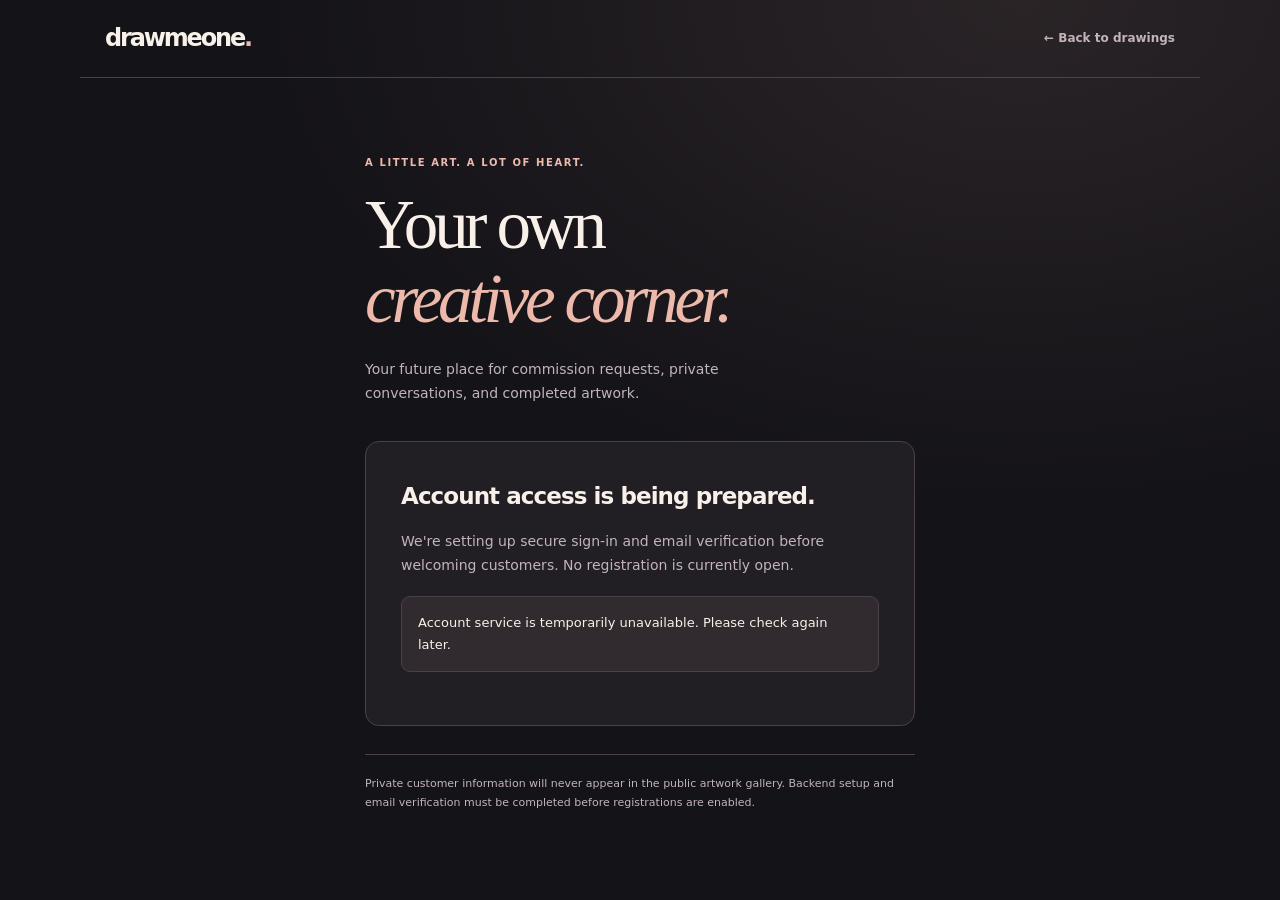
==== account.html @ ec11ad78 "Privacy workflow regression tests and open-case dashboard counter" ====
<!doctype html>
<html lang="en">
<head>
<meta charset="utf-8">
<meta name="viewport" content="width=device-width,initial-scale=1">
<meta name="robots" content="noindex,nofollow">
<meta name="referrer" content="no-referrer">
<meta name="theme-color" content="#141318">
<title>Your account · Draw Me One</title>
<link rel="icon" href="./favicon.svg" type="image/svg+xml">
<style>
:root{color-scheme:dark;--bg:#141318;--surface:#211e24;--line:#4a414c;--ink:#f9f1e9;--muted:#c3b4bb;--accent:#edb9ab}
*{box-sizing:border-box}
body{margin:0;min-height:100vh;background:radial-gradient(ellipse 80% 75% at 80% 0,rgba(237,185,171,.1),transparent 75%),var(--bg);font:14px/1.7 system-ui,-apple-system,Segoe UI,sans-serif;color:var(--ink)}
header{height:78px;display:flex;align-items:center;justify-content:space-between;gap:15px;max-width:1120px;margin:0 auto;padding:0 25px;border-bottom:1px solid var(--line)}
a{color:inherit;text-decoration:none}
a:hover{text-decoration:underline}
.brand{font-weight:900;font-size:24px;letter-spacing:-.09em}
.brand span{color:var(--accent)}
header a:last-child{font-size:12px;font-weight:700;color:var(--muted)}
main{width:min(100% - 36px,550px);margin:clamp(50px,8vh,110px) auto 100px}
.eyebrow{color:var(--accent);font-size:10px;letter-spacing:.16em;font-weight:800}
h1{font-family:Georgia,serif;font-size:clamp(44px,8vw,69px);line-height:1.07;letter-spacing:-.06em;margin:15px 0 22px;font-weight:500}
h1 em{font-weight:400;color:var(--accent)}
.lead{color:var(--muted);max-width:450px;font-size:14px;margin-bottom:35px}
.panel{background:var(--surface);border:1px solid var(--line);border-radius:14px;padding:clamp(22px,5vw,35px)}
h2{font-size:23px;font-weight:700;letter-spacing:-.04em;margin:0 0 12px}
p{color:var(--muted)}
.notice{border:1px solid var(--line);background:rgba(237,185,171,.075);border-radius:9px;padding:15px 16px;font-size:13px;color:var(--ink);margin:18px 0;white-space:pre-wrap;overflow-wrap:anywhere}
.notice[data-error="true"]{border-color:#e9a09d}
.tab-row{display:flex;gap:6px;border:1px solid var(--line);border-radius:9px;padding:5px;margin-bottom:24px}
.tab-row button{flex:1;background:transparent;border:0;color:var(--muted);border-radius:6px;padding:11px;font-weight:800;cursor:pointer}
.tab-row button[aria-selected="true"]{background:var(--accent);color:#291c21}
label{display:block;font-weight:700;font-size:12px;margin:17px 0 7px}
input{display:block;background:var(--bg);color:var(--ink);width:100%;border:1px solid var(--line);border-radius:8px;padding:13px;font:inherit;min-height:48px}
input:focus{border-color:var(--accent);outline:2px solid rgba(237,185,171,.25)}
button.primary{width:100%;margin-top:23px;background:var(--accent);color:#21191c;border:0;border-radius:8px;padding:14px 18px;font-weight:900;min-height:49px;cursor:pointer}
button:disabled{opacity:.5;cursor:not-allowed}
small{display:block;color:var(--muted);font-size:11px;line-height:1.6;margin-top:8px}
.turnstile-slot{margin:22px 0 0;min-height:8px}
.account-card{display:flex;flex-direction:column;gap:11px}
.account-card strong{font-size:18px}
.account-card .primary{margin-top:15px}.account-commission-link{display:block;border-radius:8px;text-align:center;background:var(--accent);color:#21191c;padding:14px 18px;font-size:13px;font-weight:800;text-decoration:none}.account-commission-link:hover{text-decoration:none;filter:brightness(1.08)}
.info-list{font-size:12px;color:var(--muted);margin-top:28px}
footer{border-top:1px solid var(--line);padding-top:20px;margin-top:28px;font-size:11px;color:var(--muted)}
[hidden]{display:none!important}
.privacy-ack{display:flex;align-items:flex-start;gap:9px}.privacy-ack input{width:18px;min-height:18px;height:18px;flex:0 0 18px;margin:3px 0 0}#signup-policy-link{text-decoration:underline}
 #account-privacy{border-top:1px solid var(--line);padding-top:12px;min-width:0}#account-privacy summary{cursor:pointer;min-height:44px;font-weight:700;padding:8px 0}#privacy-action,#privacy-note{display:block;width:100%;max-width:100%;background:var(--bg);color:var(--ink);border:1px solid var(--line);border-radius:8px;padding:12px;font:inherit}#privacy-case{white-space:pre-wrap;overflow-wrap:anywhere}#account-security{border-top:1px solid var(--line);padding-top:12px;min-width:0}#account-security summary{cursor:pointer;min-height:44px;font-weight:700;padding:8px 0}#security-action{display:block;width:100%;background:var(--bg);color:var(--ink);border:1px solid var(--line);border-radius:8px;padding:12px;font:inherit;min-height:48px}#security-notice,#account-email{overflow-wrap:anywhere}
.skip-link{position:absolute;left:14px;top:-90px;z-index:1000;padding:10px 16px;background:var(--accent);color:#21191c;border-radius:7px;font-weight:800;text-decoration:none}
.skip-link:focus{top:10px}
button:focus-visible,a:focus-visible{outline:2px solid var(--accent);outline-offset:3px}
</style>
<script defer src="./account.js?v=19"></script>
</head>
<body>
<a class="skip-link" href="#main">Skip to main content</a>
<header><a class="brand" href="./index.html">drawmeone<span>.</span></a><a href="./index.html">← Back to drawings</a></header>
<main id="main" tabindex="-1">
<span class="eyebrow">A LITTLE ART. A LOT OF HEART.</span>
<h1>Your own<br><em>creative corner.</em></h1>
<p class="lead">Your future place for commission requests, private conversations, and completed artwork.</p>

<section class="panel" id="unavailable" aria-live="polite">
  <h2>Account access is being prepared.</h2>
  <p>We're setting up secure sign-in and email verification before welcoming customers. No registration is currently open.</p>
  <div class="notice" id="service-state">Checking availability…</div>
</section>

<section class="panel" id="auth-workspace" hidden>
  <div class="tab-row" role="tablist" aria-label="Account action">
    <button type="button" id="tab-login" role="tab" aria-selected="true" aria-controls="login-form">Sign in</button>
    <button type="button" id="tab-signup" role="tab" aria-selected="false" aria-controls="signup-form" hidden>Create account</button>
  </div>
  <form id="login-form" autocomplete="on" novalidate>
    <h2>Welcome back.</h2>
    <label for="login-email">Email</label>
    <input id="login-email" name="email" type="email" maxlength="254" autocomplete="email" required>
    <label for="login-password">Password</label>
    <input id="login-password" name="password" type="password" autocomplete="current-password" required>
    <div id="captcha-login" class="turnstile-slot"></div>
    <p style="margin:14px 0 0;text-align:right"><a href="./password-reset.html" style="font-size:12px;color:var(--accent)">Forgot your password?</a></p>
    <button type="submit" id="submit-login" class="primary" disabled>Sign in</button>
  </form>
  <form id="signup-form" autocomplete="on" novalidate hidden>
    <h2>Make yourself at home.</h2>
    <label for="signup-name">Display name</label>
    <input id="signup-name" name="display_name" maxlength="120" minlength="2" autocomplete="name" required>
    <label for="signup-email">Email</label>
    <input id="signup-email" name="email" type="email" maxlength="254" autocomplete="email" required>
    <label for="signup-password">Password</label>
    <input id="signup-password" name="password" type="password" minlength="12" maxlength="128" autocomplete="new-password" required>
    <small>Use at least 12 characters. Never reuse your email password.</small>
    <label for="signup-password-confirm">Confirm password</label>
    <input id="signup-password-confirm" name="password_confirm" type="password" minlength="12" maxlength="128" autocomplete="new-password" required>
    <p><a id="signup-policy-link" href="./policy.html#privacy" target="_blank" rel="noopener noreferrer">Read the privacy policy</a> (opens in a new tab).</p>
    <label class="privacy-ack"><input id="signup-privacy-ack" type="checkbox" required> I have read the privacy policy.</label>
    <div id="captcha-signup" class="turnstile-slot"></div>
    <button type="submit" id="submit-signup" class="primary" disabled>Create account</button>
  </form>
  <div id="resend-wrap" hidden>
    <button type="button" id="toggle-resend" style="border:0;background:transparent;color:var(--accent);padding:12px 0;text-decoration:underline;cursor:pointer">Didn't get a verification email?</button>
    <form id="resend-form" hidden>
      <h2>Send another link.</h2>
      <p>Enter the email address you used to register. For privacy, we won't reveal whether an account exists.</p>
      <label for="resend-email">Email</label>
      <input id="resend-email" type="email" maxlength="254" autocomplete="email" required>
      <div id="captcha-resend" class="turnstile-slot"></div>
      <button type="submit" id="submit-resend" class="primary" disabled>Resend verification email</button>
    </form>
  </div>
  <p id="form-notice" class="notice" role="status" aria-live="polite" hidden></p>
  <small>Commission bookings remain closed. Account access does not yet mean orders can be placed.</small>
</section>

<section class="panel" id="signed-in" hidden>
  <div class="account-card">
    <h2>You're signed in.</h2>
    <strong id="account-name"></strong>
    <span id="account-email"></span>
    <p>Review your private commission requests and follow their status. New submissions open only when the artist is ready.</p>
    <a href="./commission.html" class="primary account-commission-link">My commissions &amp; request form</a>
    <p id="account-session-count" aria-live="polite"></p>
    <details id="account-security"><summary>Account security</summary>
      <form id="security-form">
        <label for="security-action">Security action</label>
        <select id="security-action"><option value="revoke_other_sessions">Sign out other devices</option><option value="change_password">Change password</option></select>
        <label for="security-current">Current password</label>
        <input id="security-current" type="password" autocomplete="current-password" required maxlength="128">
        <div id="security-new-fields" hidden>
          <label for="security-new">New password</label>
          <input id="security-new" type="password" autocomplete="new-password" minlength="12" maxlength="128">
          <label for="security-confirm">Confirm new password</label>
          <input id="security-confirm" type="password" autocomplete="new-password" minlength="12" maxlength="128">
          <small>Changing your password signs out every device, including this one.</small>
        </div>
        <button class="primary" id="security-submit" type="submit">Apply security action</button>
      </form>
    </details>
    <p id="security-notice" role="status" aria-live="polite"></p>
    <details id="account-privacy" hidden><summary>My data and privacy</summary>
      <p>Download a structured JSON copy of your customer records. Images are not included; use your commission workspace for available image downloads. For additional data, corrections or deletion, submit a request for individual review.</p>
      <p id="privacy-case" role="status"></p>
      <form id="privacy-form">
        <label for="privacy-action">Action</label>
        <select id="privacy-action"><option value="export">Download customer records</option><option value="access">Request additional data access</option><option value="correction">Request a correction</option><option value="deletion">Request deletion</option></select>
        <div id="privacy-note-fields" hidden><label for="privacy-note">Details (optional)</label><textarea id="privacy-note" maxlength="1000" rows="3" placeholder="Describe your request. Do not include passwords, card numbers or identity documents."></textarea></div>
        <label for="privacy-password">Current password</label>
        <input id="privacy-password" type="password" autocomplete="current-password" maxlength="128" required>
        <button type="submit" class="primary" id="privacy-submit">Continue</button>
        <button type="button" class="primary" id="privacy-withdraw" hidden>Withdraw open request</button>
      </form>
      <p id="privacy-notice" role="status" aria-live="polite"></p>
      <p><small>Submitting a deletion request does not delete or deactivate your account. Retention obligations and existing orders require review.</small></p>
    </details>
    <button id="sign-out" class="primary" type="button">Sign out</button>
  </div>
</section>

<footer>Private customer information will never appear in the public artwork gallery. Backend setup and email verification must be completed before registrations are enabled.</footer>
</main>
</body>
</html>
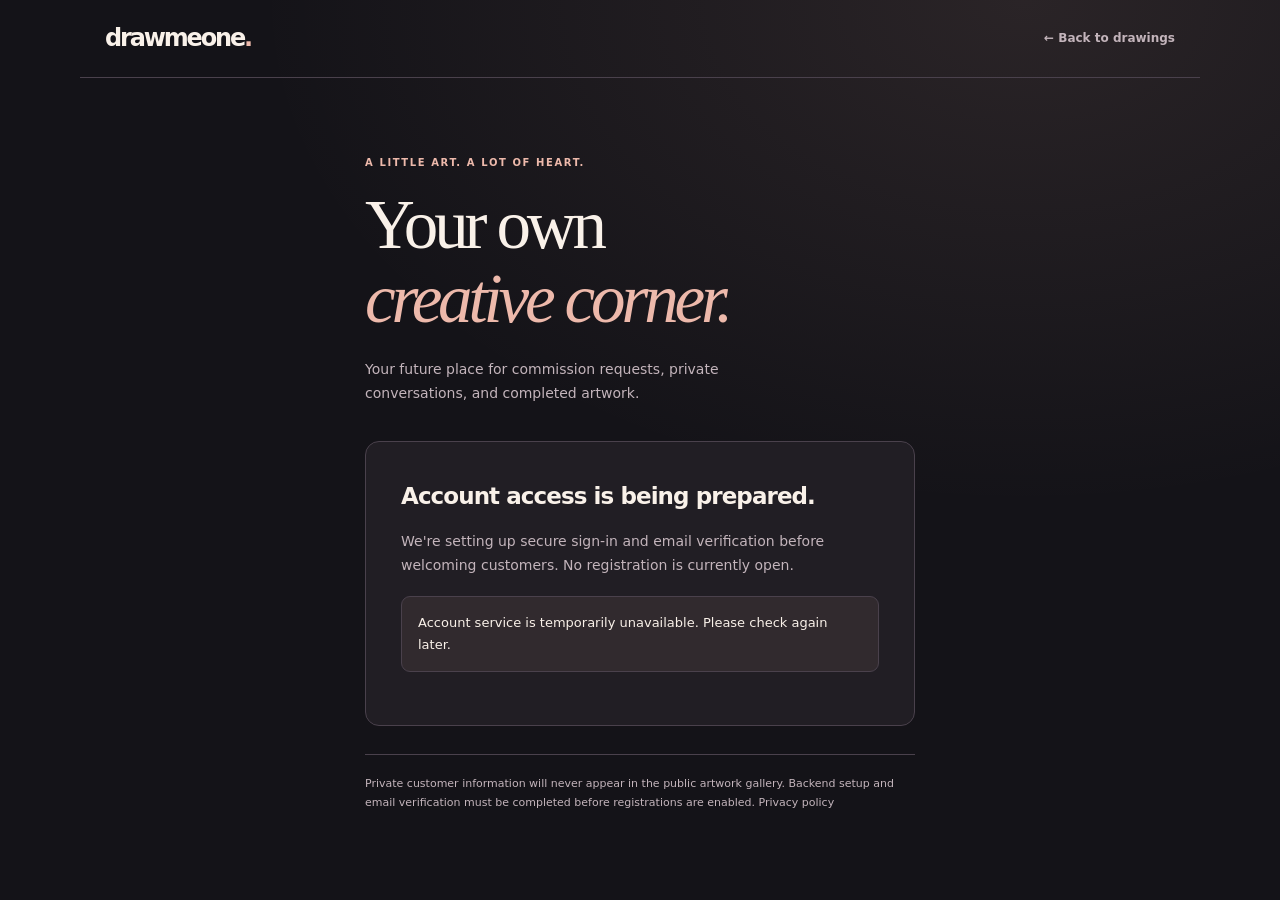
==== commit d09f3a7b: "Connect public information pages to visitor and customer navigation with no-JS QA" ====
--- a/account.html
+++ b/account.html
@@ -50,7 +50,7 @@
 .skip-link:focus{top:10px}
 button:focus-visible,a:focus-visible{outline:2px solid var(--accent);outline-offset:3px}
 </style>
-<script defer src="./account.js?v=19"></script>
+<script defer src="./account.js?v=20"></script>
 </head>
 <body>
 <a class="skip-link" href="#main">Skip to main content</a>
@@ -92,7 +92,7 @@
     <small>Use at least 12 characters. Never reuse your email password.</small>
     <label for="signup-password-confirm">Confirm password</label>
     <input id="signup-password-confirm" name="password_confirm" type="password" minlength="12" maxlength="128" autocomplete="new-password" required>
-    <p><a id="signup-policy-link" href="./policy.html#privacy" target="_blank" rel="noopener noreferrer">Read the privacy policy</a> (opens in a new tab).</p>
+    <p><a id="signup-policy-link" href="./policy.php#privacy" target="_blank" rel="noopener noreferrer">Read the privacy policy</a> (opens in a new tab).</p>
     <label class="privacy-ack"><input id="signup-privacy-ack" type="checkbox" required> I have read the privacy policy.</label>
     <div id="captcha-signup" class="turnstile-slot"></div>
     <button type="submit" id="submit-signup" class="primary" disabled>Create account</button>
@@ -156,7 +156,7 @@
   </div>
 </section>
 
-<footer>Private customer information will never appear in the public artwork gallery. Backend setup and email verification must be completed before registrations are enabled.</footer>
+<footer>Private customer information will never appear in the public artwork gallery. Backend setup and email verification must be completed before registrations are enabled. <a href="./policy.php#privacy">Privacy policy</a></footer>
 </main>
 </body>
 </html>
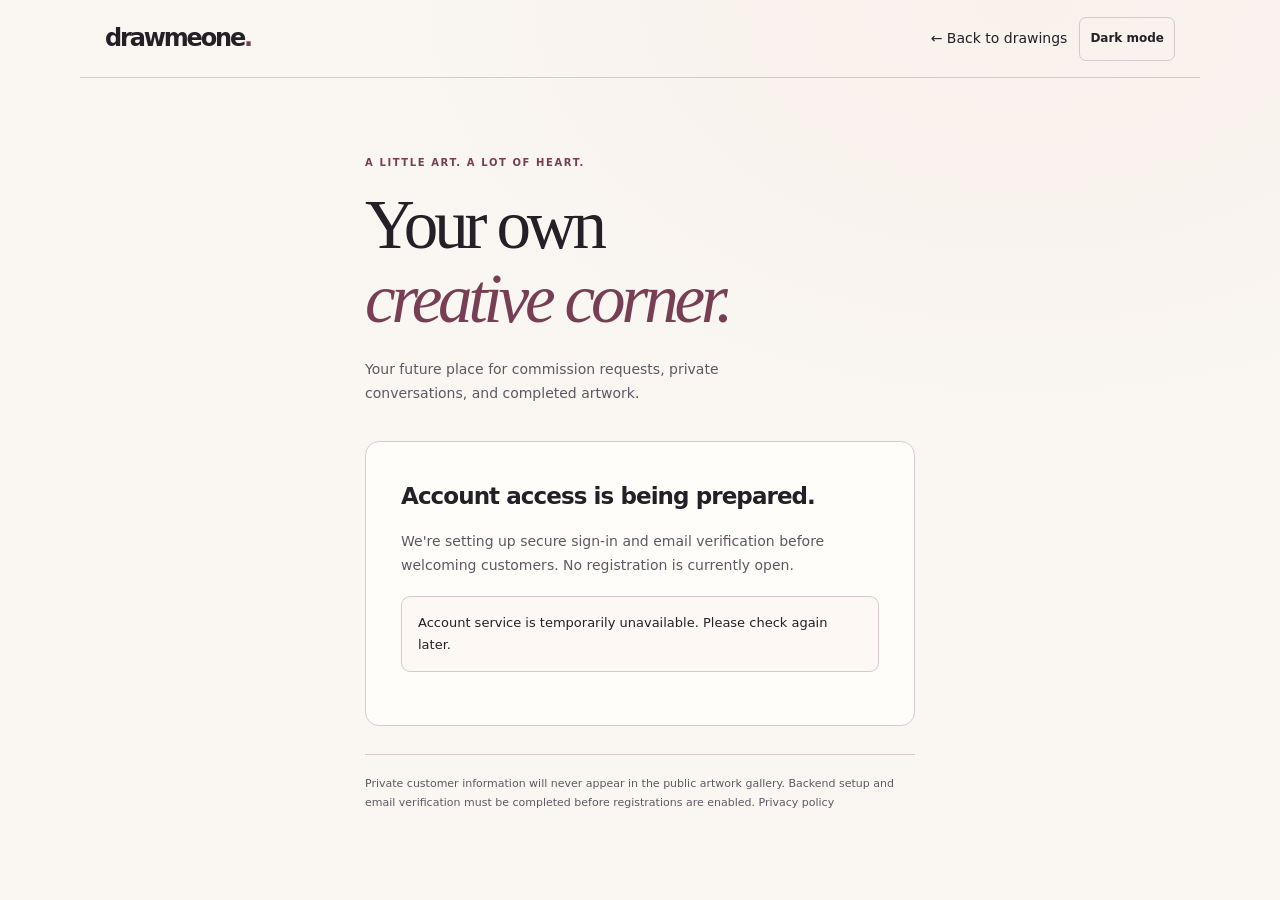
==== commit a979b61d: "Share visitor light/dark mode across customer pages and verify all branding pairs" ====
--- a/account.html
+++ b/account.html
@@ -30,31 +30,33 @@
 .notice[data-error="true"]{border-color:#e9a09d}
 .tab-row{display:flex;gap:6px;border:1px solid var(--line);border-radius:9px;padding:5px;margin-bottom:24px}
 .tab-row button{flex:1;background:transparent;border:0;color:var(--muted);border-radius:6px;padding:11px;font-weight:800;cursor:pointer}
-.tab-row button[aria-selected="true"]{background:var(--accent);color:#291c21}
+.tab-row button[aria-selected="true"]{background:var(--accent);color:var(--accent-ink,#291c21)}
 label{display:block;font-weight:700;font-size:12px;margin:17px 0 7px}
 input{display:block;background:var(--bg);color:var(--ink);width:100%;border:1px solid var(--line);border-radius:8px;padding:13px;font:inherit;min-height:48px}
 input:focus{border-color:var(--accent);outline:2px solid rgba(237,185,171,.25)}
-button.primary{width:100%;margin-top:23px;background:var(--accent);color:#21191c;border:0;border-radius:8px;padding:14px 18px;font-weight:900;min-height:49px;cursor:pointer}
+button.primary{width:100%;margin-top:23px;background:var(--accent);color:var(--accent-ink,#21191c);border:0;border-radius:8px;padding:14px 18px;font-weight:900;min-height:49px;cursor:pointer}
 button:disabled{opacity:.5;cursor:not-allowed}
 small{display:block;color:var(--muted);font-size:11px;line-height:1.6;margin-top:8px}
 .turnstile-slot{margin:22px 0 0;min-height:8px}
 .account-card{display:flex;flex-direction:column;gap:11px}
 .account-card strong{font-size:18px}
-.account-card .primary{margin-top:15px}.account-commission-link{display:block;border-radius:8px;text-align:center;background:var(--accent);color:#21191c;padding:14px 18px;font-size:13px;font-weight:800;text-decoration:none}.account-commission-link:hover{text-decoration:none;filter:brightness(1.08)}
+.account-card .primary{margin-top:15px}.account-commission-link{display:block;border-radius:8px;text-align:center;background:var(--accent);color:var(--accent-ink,#21191c);padding:14px 18px;font-size:13px;font-weight:800;text-decoration:none}.account-commission-link:hover{text-decoration:none;filter:brightness(1.08)}
 .info-list{font-size:12px;color:var(--muted);margin-top:28px}
 footer{border-top:1px solid var(--line);padding-top:20px;margin-top:28px;font-size:11px;color:var(--muted)}
 [hidden]{display:none!important}
 .privacy-ack{display:flex;align-items:flex-start;gap:9px}.privacy-ack input{width:18px;min-height:18px;height:18px;flex:0 0 18px;margin:3px 0 0}#signup-policy-link{text-decoration:underline}
  #account-privacy{border-top:1px solid var(--line);padding-top:12px;min-width:0}#account-privacy summary{cursor:pointer;min-height:44px;font-weight:700;padding:8px 0}#privacy-action,#privacy-note{display:block;width:100%;max-width:100%;background:var(--bg);color:var(--ink);border:1px solid var(--line);border-radius:8px;padding:12px;font:inherit}#privacy-case{white-space:pre-wrap;overflow-wrap:anywhere}#account-security{border-top:1px solid var(--line);padding-top:12px;min-width:0}#account-security summary{cursor:pointer;min-height:44px;font-weight:700;padding:8px 0}#security-action{display:block;width:100%;background:var(--bg);color:var(--ink);border:1px solid var(--line);border-radius:8px;padding:12px;font:inherit;min-height:48px}#security-notice,#account-email{overflow-wrap:anywhere}
-.skip-link{position:absolute;left:14px;top:-90px;z-index:1000;padding:10px 16px;background:var(--accent);color:#21191c;border-radius:7px;font-weight:800;text-decoration:none}
+.skip-link{position:absolute;left:14px;top:-90px;z-index:1000;padding:10px 16px;background:var(--accent);color:var(--accent-ink,#21191c);border-radius:7px;font-weight:800;text-decoration:none}
 .skip-link:focus{top:10px}
 button:focus-visible,a:focus-visible{outline:2px solid var(--accent);outline-offset:3px}
 </style>
-<script defer src="./account.js?v=20"></script>
+<link rel="stylesheet" href="./customer-theme.css?v=1">
+<script src="./public-theme.js?v=2"></script>
+<script defer src="./account.js?v=25"></script>
 </head>
 <body>
 <a class="skip-link" href="#main">Skip to main content</a>
-<header><a class="brand" href="./index.html">drawmeone<span>.</span></a><a href="./index.html">← Back to drawings</a></header>
+<header><a class="brand" href="./index.html">drawmeone<span>.</span></a><nav class="customer-head-actions" aria-label="Account navigation"><a href="./index.html">← Back to drawings</a><button type="button" class="public-theme-toggle" data-public-theme hidden>Light mode</button></nav></header>
 <main id="main" tabindex="-1">
 <span class="eyebrow">A LITTLE ART. A LOT OF HEART.</span>
 <h1>Your own<br><em>creative corner.</em></h1>
@@ -140,10 +142,11 @@
     <details id="account-privacy" hidden><summary>My data and privacy</summary>
       <p>Download a structured JSON copy of your customer records. Images are not included; use your commission workspace for available image downloads. For additional data, corrections or deletion, submit a request for individual review.</p>
       <p id="privacy-case" role="status"></p>
+      <details id="privacy-history"><summary>Previous privacy requests</summary><div id="privacy-history-list"></div><p id="privacy-history-status" role="status"></p><button type="button" class="primary" id="privacy-history-refresh">Refresh history</button><button type="button" class="primary" id="privacy-history-more" hidden>Load older cases</button></details>
       <form id="privacy-form">
         <label for="privacy-action">Action</label>
         <select id="privacy-action"><option value="export">Download customer records</option><option value="access">Request additional data access</option><option value="correction">Request a correction</option><option value="deletion">Request deletion</option></select>
-        <div id="privacy-note-fields" hidden><label for="privacy-note">Details (optional)</label><textarea id="privacy-note" maxlength="1000" rows="3" placeholder="Describe your request. Do not include passwords, card numbers or identity documents."></textarea></div>
+        <div id="privacy-note-fields" hidden><label for="privacy-note">Details (optional)</label><textarea id="privacy-note" maxlength="1000" rows="3" placeholder="Describe your request. Do not include passwords, card numbers or identity documents." aria-describedby="privacy-note-count"></textarea><small id="privacy-note-count" role="status"></small></div>
         <label for="privacy-password">Current password</label>
         <input id="privacy-password" type="password" autocomplete="current-password" maxlength="128" required>
         <button type="submit" class="primary" id="privacy-submit">Continue</button>
--- a/customer-theme.css
+++ b/customer-theme.css
@@ -0,0 +1,8 @@
+/* Same visitor light/dark preference as the public portfolio. Never stores private data. */
+:root[data-public-mode="light"]{color-scheme:light;--bg:#faf7f3;--surface:#fffdfa;--card:#fffdfa;--input:#fffdfa;--ink:#242027;--muted:#615662;--line:#d6c9ce;--accent:#783e53;--accent-ink:#fff}
+@media(prefers-color-scheme:light){:root:not([data-public-mode]){color-scheme:light;--bg:#faf7f3;--surface:#fffdfa;--card:#fffdfa;--input:#fffdfa;--ink:#242027;--muted:#615662;--line:#d6c9ce;--accent:#783e53;--accent-ink:#fff}}
+.public-theme-toggle{font:inherit;font-size:12px;font-weight:700;color:var(--ink);background:transparent;border:1px solid var(--line);border-radius:7px;padding:7px 10px;min-height:44px;cursor:pointer;white-space:nowrap}
+.public-theme-toggle:focus-visible{outline:2px solid var(--accent);outline-offset:2px}
+.public-theme-toggle[hidden]{display:none!important}
+.customer-head-actions{display:flex;align-items:center;gap:12px;flex-wrap:wrap;justify-content:flex-end}
+@media(max-width:560px){header:has(.customer-head-actions),.site-head{height:auto;min-height:78px;flex-wrap:wrap;gap:8px;padding-block:10px}.customer-head-actions,.site-head nav{width:100%;justify-content:space-between;gap:6px;flex-wrap:wrap}.customer-head-actions a,.site-head nav a{min-height:44px;display:inline-flex;align-items:center}}
